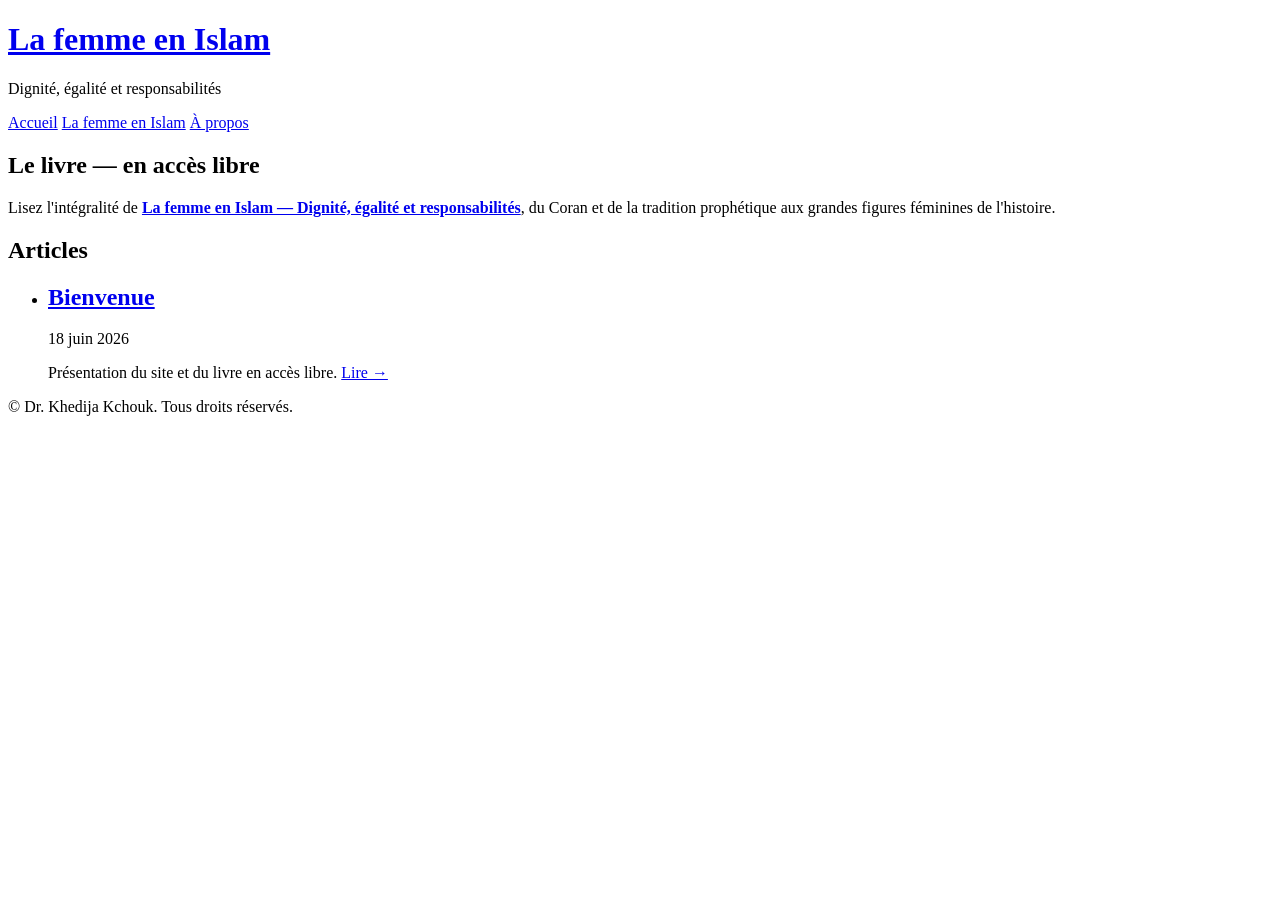
==== index.html @ 620f06bb "Publish index.html" ====
<!DOCTYPE html>
<html lang="fr">
<head>
<meta charset="utf-8">
<meta name="viewport" content="width=device-width, initial-scale=1">
<title>La femme en Islam</title>
<link rel="stylesheet" href="assets/css/style.css">
</head>
<body>
<header class="site-header">
  <div class="wrap">
    <h1 class="site-title"><a href="index.html">La femme en Islam</a></h1>
    <p class="site-tagline">Dignité, égalité et responsabilités</p>
    <nav class="site-nav">
        <a href="index.html" class="active">Accueil</a>
        <a href="la-femme-en-islam.html">La femme en Islam</a>
        <a href="about.html">À propos</a>
    </nav>
  </div>
</header>
<main class="home">  <section class="intro">
    <div class="feature">
      <h2>Le livre — en accès libre</h2>
      <p>Lisez l'intégralité de <strong><a href="la-femme-en-islam.html">La femme en Islam — Dignité, égalité et responsabilités</a></strong>, du Coran et de la tradition prophétique aux grandes figures féminines de l'histoire.</p>
    </div>
  </section>
  <h2>Articles</h2>
  <ul class="post-list">
    <li>
      <h2><a href="posts/bienvenue.html">Bienvenue</a></h2>
      <p class="post-meta">18 juin 2026</p>
      <p class="post-excerpt">Présentation du site et du livre en accès libre. <a class="read-more" href="posts/bienvenue.html">Lire &rarr;</a></p>
    </li>
  </ul>
</main>
<footer class="site-footer">
  <p>&copy; Dr. Khedija Kchouk. Tous droits réservés.</p>
</footer>
</body>
</html>
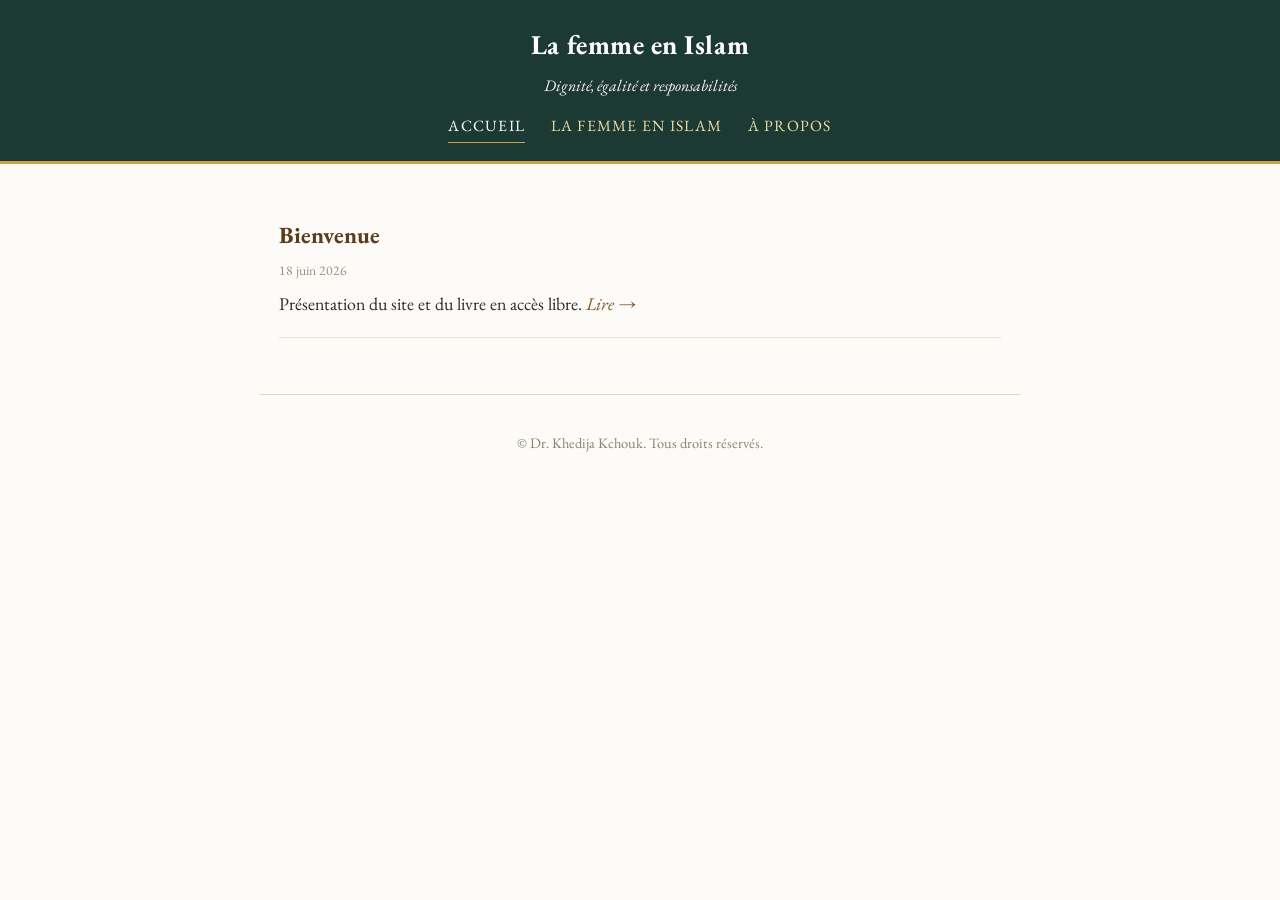
==== commit f6f0c46a: "Publish index.html" ====
--- a/index.html
+++ b/index.html
@@ -18,14 +18,7 @@
     </nav>
   </div>
 </header>
-<main class="home">  <section class="intro">
-    <div class="feature">
-      <h2>Le livre — en accès libre</h2>
-      <p>Lisez l'intégralité de <strong><a href="la-femme-en-islam.html">La femme en Islam — Dignité, égalité et responsabilités</a></strong>, du Coran et de la tradition prophétique aux grandes figures féminines de l'histoire.</p>
-    </div>
-  </section>
-  <h2>Articles</h2>
-  <ul class="post-list">
+<main class="home">  <ul class="post-list">
     <li>
       <h2><a href="posts/bienvenue.html">Bienvenue</a></h2>
       <p class="post-meta">18 juin 2026</p>
--- a/assets/css/style.css
+++ b/assets/css/style.css
@@ -0,0 +1,173 @@
+/* =============================================================
+   La femme en Islam — academic theme
+   Palette from the book cover: green #1c3a33, gold #c9a24b,
+   cream #faf6ef / #ecdca6, brown #5a3d1e / #7a5a30
+   ============================================================= */
+@import url('https://fonts.googleapis.com/css2?family=Amiri:ital@0;1&family=EB+Garamond:ital@0;1&display=swap');
+
+:root {
+  --green: #1c3a33;
+  --gold:  #c9a24b;
+  --cream: #faf6ef;
+  --brown: #5a3d1e;
+  --brown2:#7a5a30;
+  --ink:   #2b2b2b;
+}
+
+* { box-sizing: border-box; }
+
+body {
+  margin: 0;
+  background: #fdfbf7;
+  color: var(--ink);
+  font-family: 'EB Garamond', Georgia, 'Times New Roman', serif;
+  font-size: 1.12rem;
+  line-height: 1.7;
+}
+
+/* ---------- Site header / navigation ---------- */
+.site-header {
+  background: var(--green);
+  border-bottom: 3px solid var(--gold);
+}
+.site-header .wrap {
+  max-width: 820px;
+  margin: 0 auto;
+  padding: 1.4rem 1.2rem 1.1rem;
+  text-align: center;
+}
+.site-title {
+  margin: 0;
+  font-size: 1.7rem;
+  letter-spacing: 0.02em;
+}
+.site-title a { color: #fff; text-decoration: none; }
+.site-tagline {
+  margin: 0.2rem 0 0;
+  color: var(--cream);
+  font-style: italic;
+  font-size: 1rem;
+}
+.site-nav {
+  margin-top: 0.9rem;
+  display: flex;
+  gap: 1.6rem;
+  justify-content: center;
+  flex-wrap: wrap;
+}
+.site-nav a {
+  color: #ecdca6;
+  text-decoration: none;
+  font-size: 0.98rem;
+  text-transform: uppercase;
+  letter-spacing: 0.08em;
+  padding-bottom: 2px;
+  border-bottom: 1px solid transparent;
+}
+.site-nav a:hover, .site-nav a.active {
+  color: #fff;
+  border-bottom-color: var(--gold);
+}
+
+/* ---------- Main container ---------- */
+main {
+  max-width: 760px;
+  margin: 0 auto;
+  padding: 2.2rem 1.2rem 1rem;
+}
+
+/* ---------- Footer ---------- */
+.site-footer {
+  max-width: 760px;
+  margin: 2.5rem auto 0;
+  padding: 1.4rem 1.2rem 2.4rem;
+  border-top: 1px solid #e4d6bd;
+  color: #8a8170;
+  font-size: 0.9rem;
+  text-align: center;
+}
+
+/* ---------- Home: post list ---------- */
+.intro { margin-bottom: 2rem; }
+.post-list { list-style: none; padding: 0; margin: 0; }
+.post-list li {
+  padding: 1.1rem 0;
+  border-bottom: 1px solid #ece2cf;
+}
+.post-list h2 { margin: 0 0 0.2rem; font-size: 1.45rem; }
+.post-list h2 a { color: var(--brown); text-decoration: none; }
+.post-list h2 a:hover { color: var(--gold); }
+.post-meta { color: #9a9080; font-size: 0.85rem; margin: 0 0 0.4rem; }
+.post-excerpt { margin: 0; }
+.read-more { color: var(--brown2); text-decoration: none; font-style: italic; }
+.feature {
+  background: var(--cream);
+  border: 1px solid #e4d6bd;
+  border-left: 4px solid var(--gold);
+  border-radius: 4px;
+  padding: 1.1rem 1.4rem;
+  margin-bottom: 2rem;
+}
+.feature h2 { margin-top: 0; }
+
+/* ---------- Generic article links ---------- */
+main a { color: var(--brown2); }
+
+/* =============================================================
+   Book content (.livre) — the full book
+   ============================================================= */
+.livre { max-width: 720px; margin: 0 auto; }
+.livre p { text-align: justify; margin: 0.7em 0; }
+.livre .cover { text-align: center; margin: 0 0 1.8em; }
+.livre h1 { text-align: center; font-size: 2.2rem; color: var(--brown); margin: 0.2em 0 0.1em; }
+.livre h1::after {
+  content: ""; display: block; width: 22%; height: 2px;
+  background: var(--gold); margin: 0.55em auto 0.5em;
+}
+.livre .subtitle { text-align: center; font-style: italic; color: var(--brown2); font-size: 1.2rem; margin: 0 0 1.2em; }
+.livre .cover-img { display: block; max-width: 340px; width: 100%; height: auto; margin: 1.2em auto; box-shadow: 0 4px 18px rgba(0,0,0,0.18); }
+.livre h2 { color: var(--brown); font-size: 1.6rem; border-bottom: 1px solid #d8c5a8; padding-bottom: 0.2em; margin: 1.8em 0 0.6em; }
+.livre h3 { color: var(--brown2); font-size: 1.25rem; margin: 1.3em 0 0.4em; }
+.livre h4 { color: var(--brown2); font-size: 1.08rem; font-style: italic; margin: 1.1em 0 0.3em; }
+.livre .toc { background: var(--cream); border: 1px solid #e4d6bd; border-radius: 6px; padding: 1em 1.6em; margin: 1.2em 0; }
+.livre .toc h2 { border: none; margin-top: 0; }
+.livre .toc ol { margin: 0; }
+.livre .toc a { color: var(--brown); text-decoration: none; }
+.livre .toc a:hover { text-decoration: underline; }
+.livre .coran { direction: rtl; text-align: center; font-family: 'Amiri', serif; font-size: 1.6rem; margin: 1em 0; line-height: 2; }
+.livre .hadith { direction: rtl; text-align: center; font-family: 'Amiri', serif; font-size: 1.4rem; margin: 0.8em 0; line-height: 1.9; }
+.livre .ref { text-align: center; font-size: 0.8rem; color: #777; }
+.livre .trad { font-style: italic; color: #444; margin-left: 1.2em; }
+.livre .centre { text-align: center; margin: 0.6em 0; }
+.livre .ar-block { direction: rtl; text-align: center; font-family: 'Amiri', serif; font-size: 1.4rem; margin: 0.8em 0; }
+.livre figure { margin: 1.4em 0; }
+.livre .illusion { display: flex; gap: 1em; justify-content: center; flex-wrap: wrap; }
+.livre .illusion figure { margin: 0; flex: 1 1 0; text-align: center; }
+.livre .illusion img { max-width: 100%; height: auto; }
+.livre .illusion .cap { font-size: 0.85rem; font-style: italic; color: #666; }
+.livre figcaption { font-size: 0.9rem; font-style: italic; color: #666; text-align: center; margin-top: 0.4em; }
+.livre dl { margin: 0.8em 0; }
+.livre dt { font-weight: bold; color: var(--brown); margin-top: 0.6em; }
+.livre dd { margin: 0 0 0.4em 1.4em; text-align: justify; }
+.livre sup a { text-decoration: none; color: var(--brown2); }
+.livre .notes { margin-top: 2.5em; border-top: 2px solid #d8c5a8; padding-top: 0.5em; font-size: 0.9rem; }
+.livre .notes li { margin-bottom: 0.5em; }
+.livre .notes a { text-decoration: none; color: var(--brown2); }
+.livre span[lang="ar"] { font-family: 'Amiri', serif; }
+
+/* ---------- Bio page ---------- */
+.bio { max-width: 720px; margin: 0 auto; }
+.bio h1 { text-align: center; color: var(--brown); font-size: 2rem; margin: 0.2em 0 0.1em; }
+.bio h1::after { content: ""; display: block; width: 22%; height: 2px; background: var(--gold); margin: 0.55em auto 0.9em; }
+.bio h2 { color: var(--brown); font-size: 1.3rem; border-bottom: 1px solid #d8c5a8; padding-bottom: 0.2em; margin: 1.6em 0 0.5em; }
+.bio p { text-align: justify; margin: 0.6em 0; }
+.bio .lead { font-size: 1.15rem; }
+.bio ul { margin: 0.4em 0; padding-left: 1.3em; }
+.bio li { margin: 0.3em 0; }
+.bio .contact { background: var(--cream); border: 1px solid #e4d6bd; border-radius: 6px; padding: 0.9em 1.3em; margin-top: 1.4em; }
+
+/* ---------- Responsive ---------- */
+@media (max-width: 560px) {
+  body { font-size: 1.05rem; }
+  .site-nav { gap: 1rem; }
+}
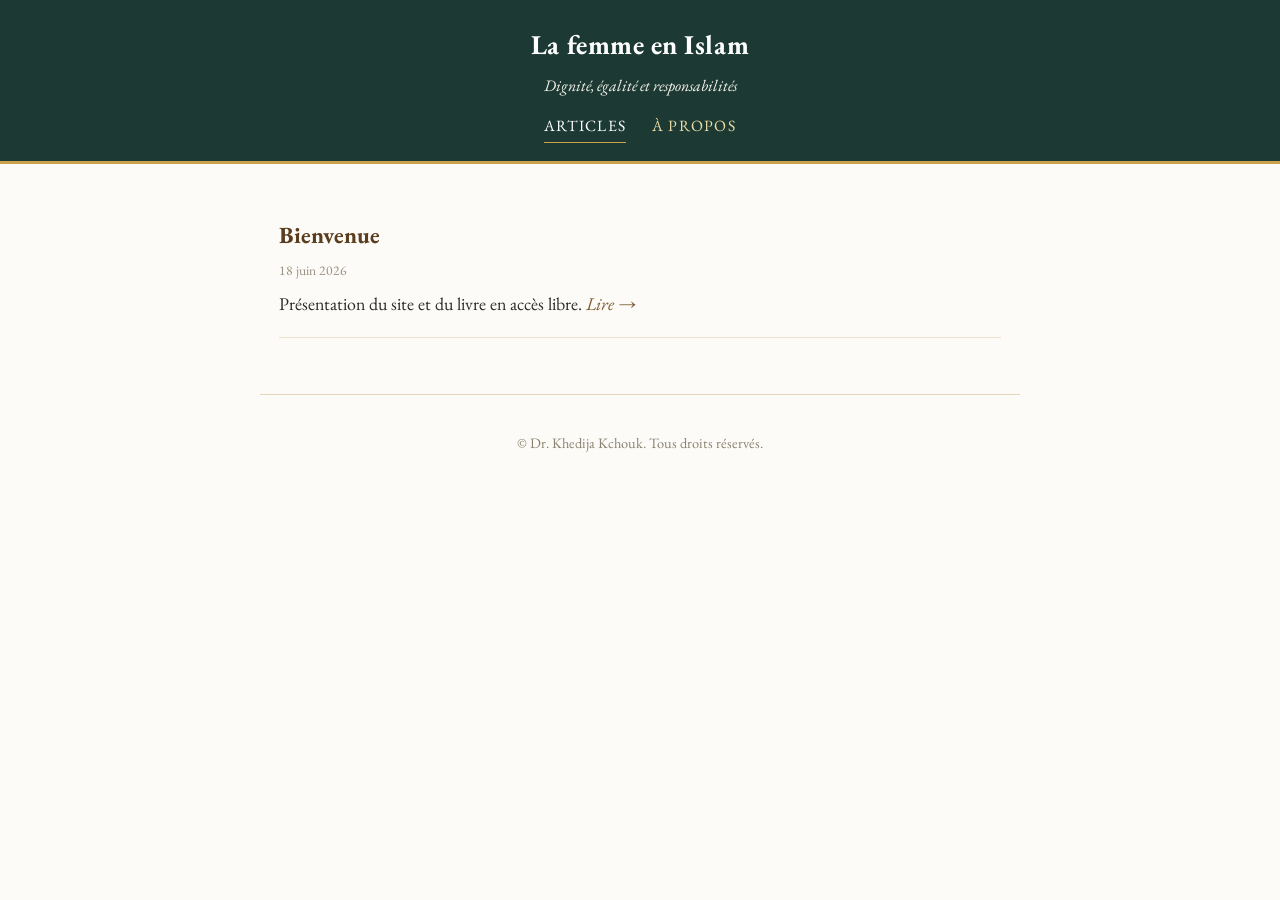
==== commit 27463256: "Publish index.html" ====
--- a/index.html
+++ b/index.html
@@ -12,8 +12,7 @@
     <h1 class="site-title"><a href="index.html">La femme en Islam</a></h1>
     <p class="site-tagline">Dignité, égalité et responsabilités</p>
     <nav class="site-nav">
-        <a href="index.html" class="active">Accueil</a>
-        <a href="la-femme-en-islam.html">La femme en Islam</a>
+        <a href="index.html" class="active">Articles</a>
         <a href="about.html">À propos</a>
     </nav>
   </div>
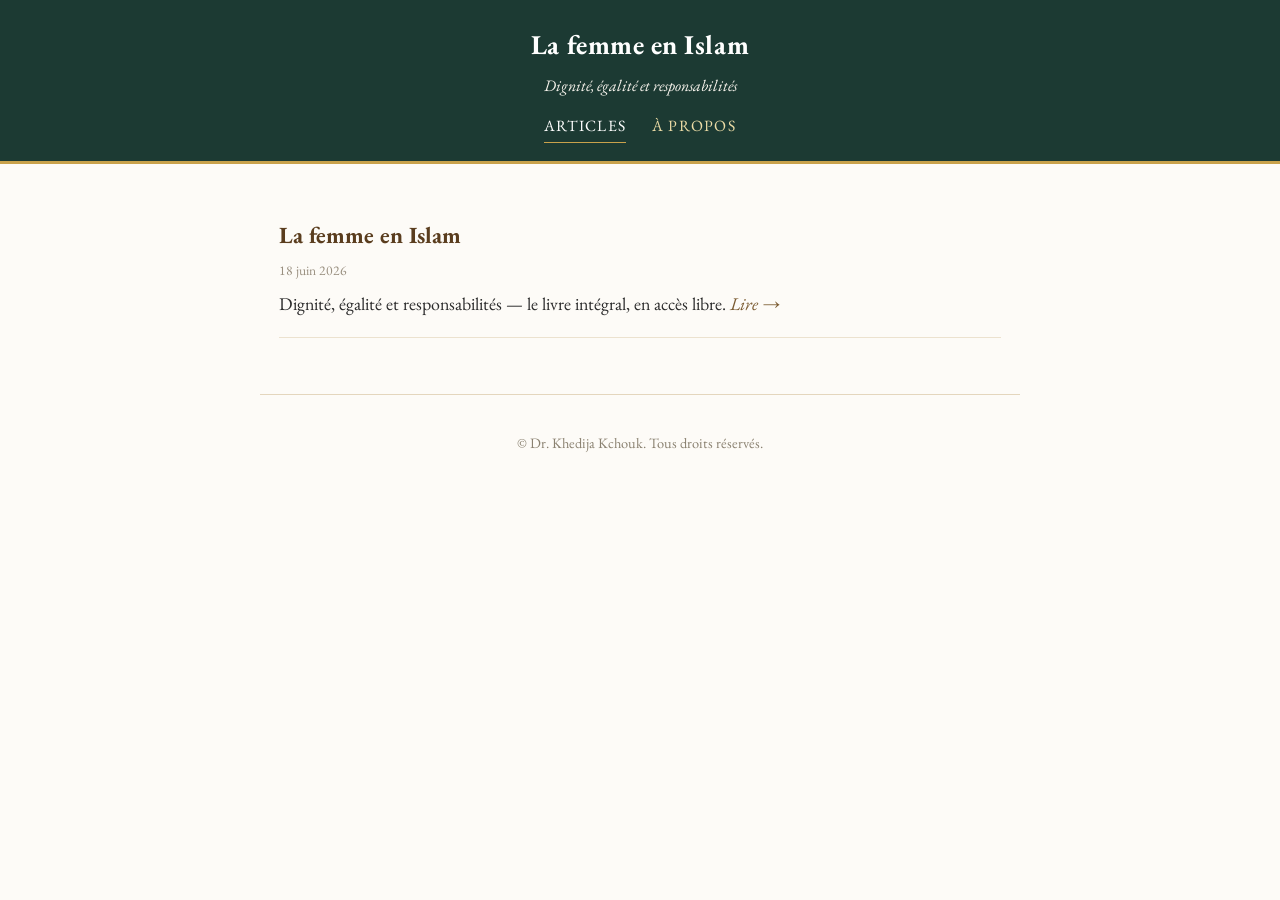
==== commit 5f68d5d7: "Publish index.html" ====
--- a/index.html
+++ b/index.html
@@ -19,9 +19,9 @@
 </header>
 <main class="home">  <ul class="post-list">
     <li>
-      <h2><a href="posts/bienvenue.html">Bienvenue</a></h2>
+      <h2><a href="la-femme-en-islam.html">La femme en Islam</a></h2>
       <p class="post-meta">18 juin 2026</p>
-      <p class="post-excerpt">Présentation du site et du livre en accès libre. <a class="read-more" href="posts/bienvenue.html">Lire &rarr;</a></p>
+      <p class="post-excerpt">Dignité, égalité et responsabilités — le livre intégral, en accès libre. <a class="read-more" href="la-femme-en-islam.html">Lire &rarr;</a></p>
     </li>
   </ul>
 </main>
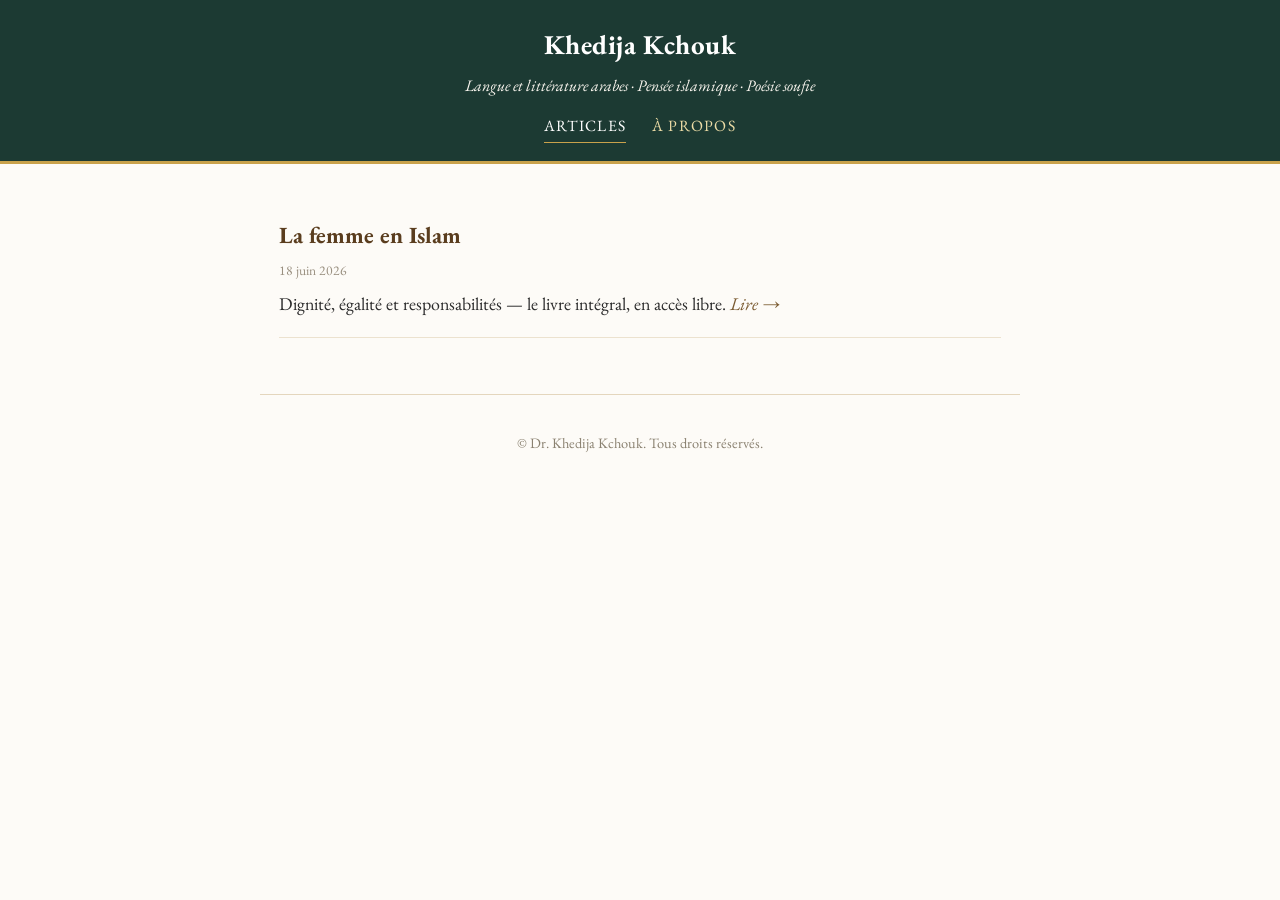
==== commit 89d576c7: "Publish index.html" ====
--- a/index.html
+++ b/index.html
@@ -3,14 +3,14 @@
 <head>
 <meta charset="utf-8">
 <meta name="viewport" content="width=device-width, initial-scale=1">
-<title>La femme en Islam</title>
+<title>Khedija Kchouk</title>
 <link rel="stylesheet" href="assets/css/style.css">
 </head>
 <body>
 <header class="site-header">
   <div class="wrap">
-    <h1 class="site-title"><a href="index.html">La femme en Islam</a></h1>
-    <p class="site-tagline">Dignité, égalité et responsabilités</p>
+    <h1 class="site-title"><a href="index.html">Khedija Kchouk</a></h1>
+    <p class="site-tagline">Langue et littérature arabes · Pensée islamique · Poésie soufie</p>
     <nav class="site-nav">
         <a href="index.html" class="active">Articles</a>
         <a href="about.html">À propos</a>
